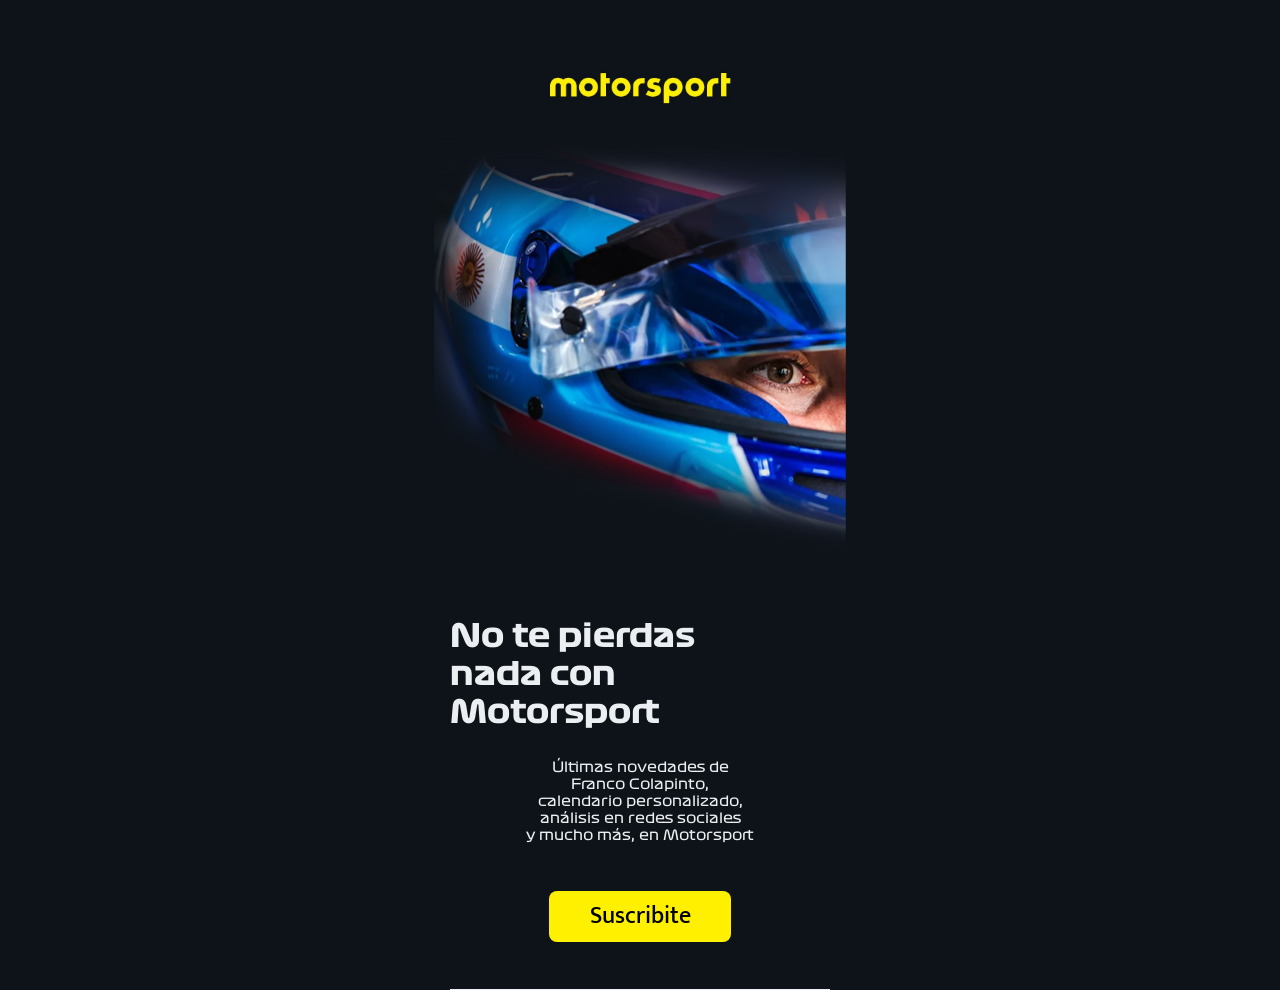
==== Motorsport/index.html @ 98a94a29 "Add files via upload" ====
<!DOCTYPE html>
<html lang="es">
  <head>
    <meta charset="UTF-8" />
    <meta name="viewport" content="width=device-width, initial-scale=1.0"/>
    <title>Motorsport Newsletter</title>
    <style>
      @font-face {
        font-family: 'Formula1';
        src: url('fonts/Formula1-Regular.otf') format('opentype');
        font-weight: 400;
      }
    
      @font-face {
        font-family: 'Formula1';
        src: url('fonts/Formula1-Bold.otf') format('opentype');
        font-weight: 500;
      }
    </style>
    <link href="https://fonts.googleapis.com/css2?family=Ek+Mukta:wght@400;500&display=swap" rel="stylesheet" />
    <link rel="stylesheet" href="styles.css" />
  </head>
<body class="grid-container">
  <header class="header-grid">
    <div class="header-gradient">
      <div class="logo">
        <img src="graphic/motorsport.jpg" alt="motorsport logo" width="183">
      </div>
    </div>
  </header>

  <main class="main-grid">
    <section class="hero-grid">
      <img src="graphic/franco-colapinto-movil.png" alt="Franco Colapinto" class="hero-img">
      <h1 class="grid-title">No te pierdas nada con Motorsport</h1>
      <p class="grid-subtitle">
        Últimas novedades de <br> Franco Colapinto, <br> calendario personalizado,<br> análisis en redes sociales <br> y mucho más, en Motorsport
      </p>
      <button class="grid-cta">Suscribite</button>
    </section>

    <div class="divider-line"></div>
  </main>
</body>
</html>
---- Motorsport/styles.css ----
/* Variables y fuentes (se mantienen igual) */
:root {
  --black: #0E1319;
  --white: #ECEFF1;
  --yellow: #FFF000;
}

/* Reset básico */
* {
  margin: 0;
  padding: 0;
  box-sizing: border-box;
}

/* Contenedor principal con Grid */
.grid-container {
  display: grid;
  grid-template-rows: auto 1fr;
  min-height: 100vh;
  width: 412px;
  margin: 0 auto;
  background: var(--black);
  position: relative;
}

/* Header - Se mantiene fijo 
.header-grid {
  grid-row: 1;
  position: sticky;
  top: 0;
  z-index: 100;
  height: 232px;
  overflow: hidden;
}*/

.header-grid {
  width: 100%;
  grid-row: 1;
  height: 232px;
  position: sticky;
  top: 0px;
  left: 0;
  background: linear-gradient(
    180deg, 
    #0E1319 50%,
    rgba(14, 19, 25, 0) 100%
  );
  z-index: 1;
}

.logo {
  position: absolute;
  width: 183px;
  height: 60px;
  left: 114px;
  top: 51px;
  z-index: 10;
}

/* Main - Área de scroll */
.main-grid {
  grid-row: 2;
  display: grid;
  grid-template-rows: auto auto;
  gap: 40px;
}

/* Sección Hero con Grid superpuesto */
.hero-grid {
  display: grid;
  grid-template-areas: 
    "hero"
    "title"
    "subtitle"
    "button";
  position: relative;
  height: 717px;
}

.hero-img {
  grid-area: hero;
  width: 100%;
  height: 558px;
  object-fit: cover;
  position: absolute;
  top: -130px;
}

.grid-title {
  grid-area: title;
  font-family: 'Formula1';
  font-weight: 500;
  font-size: 32px;
  line-height: 38px;
  color: var(--white);
  margin: 378px 0 0 16px; /* Posición exacta */
  width: 282px;
  z-index: 2;
}

.grid-subtitle {
  grid-area: subtitle;
  font-family: 'Formula1';
  font-weight: 400;
  font-size: 14px;
  line-height: 17px;
  text-align: center;
  color: var(--white);
  width: 282px;
  margin: 20px auto 0;
  z-index: 2;
}

.grid-cta {
  grid-area: button;
  width: 182px;
  height: 51px;
  background: var(--yellow);
  border: none;
  border-radius: 8px;
  font-family: 'Ek Mukta';
  font-weight: 500;
  font-size: 24px;
  margin: 40px auto 0;
  z-index: 3;
}

.divider-line {
  width: 380px;
  height: 1px;
  background: var(--white);
  margin: 0 auto;
}
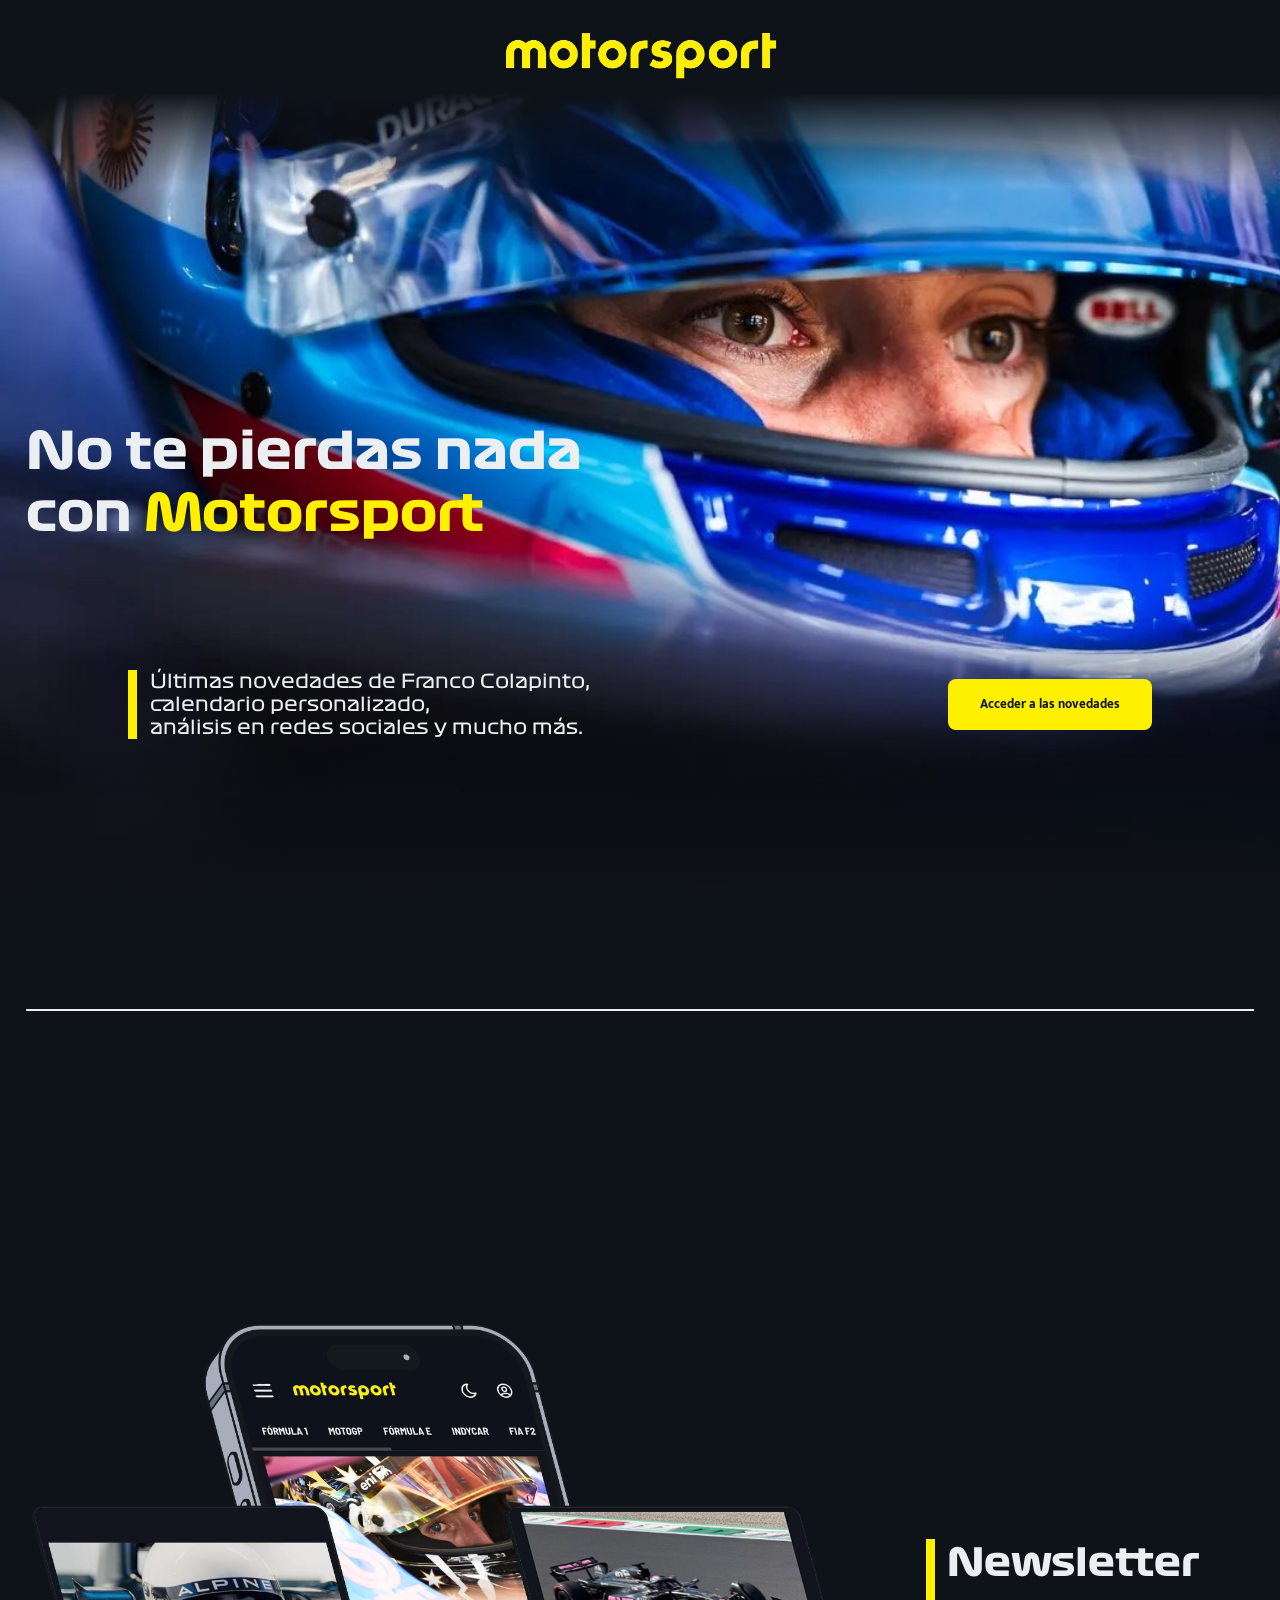
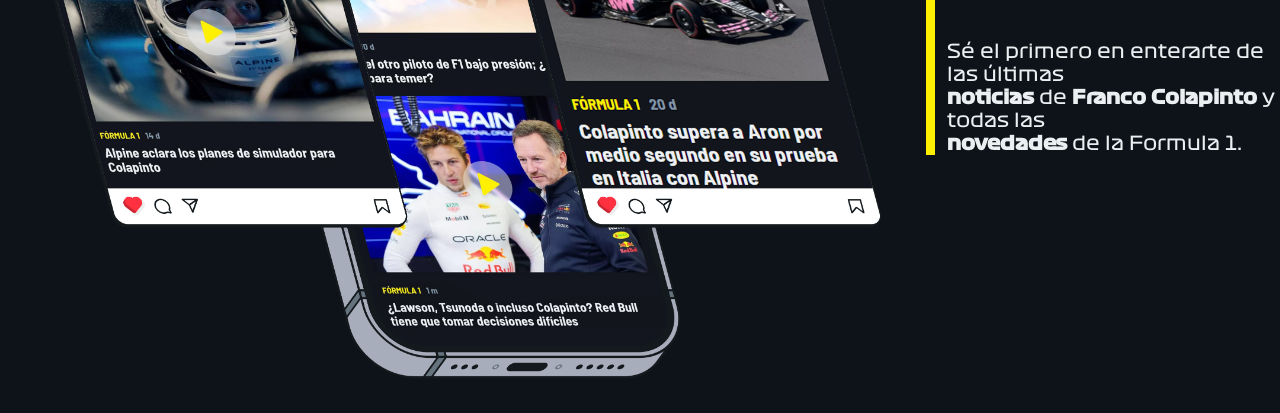
==== commit bd6cce09: "Add files via upload" ====
--- a/Motorsport/index.html
+++ b/Motorsport/index.html
@@ -1,45 +1,40 @@
 <!DOCTYPE html>
 <html lang="es">
-  <head>
-    <meta charset="UTF-8" />
-    <meta name="viewport" content="width=device-width, initial-scale=1.0"/>
+<head>
+    <meta charset="UTF-8">
+    <meta name="viewport" content="width=device-width, initial-scale=1.0">
     <title>Motorsport Newsletter</title>
-    <style>
-      @font-face {
-        font-family: 'Formula1';
-        src: url('fonts/Formula1-Regular.otf') format('opentype');
-        font-weight: 400;
-      }
-    
-      @font-face {
-        font-family: 'Formula1';
-        src: url('fonts/Formula1-Bold.otf') format('opentype');
-        font-weight: 500;
-      }
-    </style>
     <link href="https://fonts.googleapis.com/css2?family=Ek+Mukta:wght@400;500&display=swap" rel="stylesheet" />
     <link rel="stylesheet" href="styles.css" />
-  </head>
-<body class="grid-container">
-  <header class="header-grid">
-    <div class="header-gradient">
-      <div class="logo">
-        <img src="graphic/motorsport.jpg" alt="motorsport logo" width="183">
-      </div>
-    </div>
+</head>
+<body>
+  <header class="header">
+    <img src="graphic/motorsport.jpg" alt="logo" class="logo">
   </header>
 
-  <main class="main-grid">
-    <section class="hero-grid">
-      <img src="graphic/franco-colapinto-movil.png" alt="Franco Colapinto" class="hero-img">
-      <h1 class="grid-title">No te pierdas nada con Motorsport</h1>
-      <p class="grid-subtitle">
-        Últimas novedades de <br> Franco Colapinto, <br> calendario personalizado,<br> análisis en redes sociales <br> y mucho más, en Motorsport
-      </p>
-      <button class="grid-cta">Suscribite</button>
-    </section>
-
-    <div class="divider-line"></div>
+  <main>
+    <div class="sec1-conteiner">
+        <div class="heroimg">      
+          <div class="img-div"></div>
+        </div>
+      </div>
+      <section class="seccion1">
+          <h1 class="title">No te pierdas nada<br>con <span class="acento">Motorsport</span></h1>
+          <div class="subtitle-flex">
+            <h3 class="subtitle">Últimas novedades de Franco Colapinto,<br>calendario personalizado,<br>análisis en redes sociales y mucho más.</h3>
+            <div class="cta"><b>Acceder a las novedades</b></div>
+          </div>
+        </section>
+        <hr class="solid">
+        <section class="seccion2">
+          <img src="graphic/Scene 07.png" alt="Newsletter" style="width: 100vh;">
+          <div class="sec2-flex">
+            <h2>Newsletter</h2>
+            <h3>Sé el primero en enterarte de las últimas<br><b>noticias</b> de <b>Franco Colapinto</b> y todas las<br><b>novedades</b> de la Formula 1.</h3>
+          </div>
+        </section>
+    </div>
   </main>
+     
 </body>
 </html>
--- a/Motorsport/styles.css
+++ b/Motorsport/styles.css
@@ -1,133 +1,167 @@
-/* Variables y fuentes (se mantienen igual) */
 :root {
   --black: #0E1319;
   --white: #ECEFF1;
   --yellow: #FFF000;
 }
 
-/* Reset básico */
+@font-face {
+        font-family: 'Formula1';
+        src: url('fonts/Formula1-Regular.otf') format('opentype');
+        font-weight: 400;
+      }
+    
+      @font-face {
+        font-family: 'Formula1';
+        src: url('fonts/Formula1-Bold.otf') format('opentype');
+        font-weight: 500;
+      }
+
+h1 {
+  font-family: 'Formula1';
+  font-weight: 500;
+  color: var(--white);
+  font-size: 4vw;
+}
+
+h2 {
+  font-family: 'Formula1';
+  font-weight: 500;
+  color: var(--white);
+  font-size: 3vw;
+}
+
+h3 {
+  font-family: 'Formula1';
+  font-weight: 400;
+  color: var(--white);
+  font-size: 1.5vw;
+}
+
+p {
+  font-family: 'Ek Mukta';
+}
+
 * {
   margin: 0;
   padding: 0;
   box-sizing: border-box;
 }
 
-/* Contenedor principal con Grid */
-.grid-container {
-  display: grid;
-  grid-template-rows: auto 1fr;
-  min-height: 100vh;
-  width: 412px;
-  margin: 0 auto;
-  background: var(--black);
-  position: relative;
+body {
+  background: #0E1319;
 }
 
-/* Header - Se mantiene fijo 
-.header-grid {
-  grid-row: 1;
+.header {
+  display: flex;
+  width: 100%;
   position: sticky;
   top: 0;
-  z-index: 100;
-  height: 232px;
-  overflow: hidden;
-}*/
-
-.header-grid {
-  width: 100%;
-  grid-row: 1;
-  height: 232px;
-  position: sticky;
-  top: 0px;
-  left: 0;
+  padding: 6rem;
+  padding-top: 0;
   background: linear-gradient(
     180deg, 
     #0E1319 50%,
     rgba(14, 19, 25, 0) 100%
   );
-  z-index: 1;
+  z-index: 100;
 }
 
 .logo {
-  position: absolute;
-  width: 183px;
-  height: 60px;
-  left: 114px;
-  top: 51px;
-  z-index: 10;
+  width: auto;
+  height: 10vh;
+  margin: auto;
 }
 
-/* Main - Área de scroll */
-.main-grid {
-  grid-row: 2;
-  display: grid;
-  grid-template-rows: auto auto;
-  gap: 40px;
+.sec1-conteiner {
+  height: auto;
 }
 
-/* Sección Hero con Grid superpuesto */
-.hero-grid {
-  display: grid;
-  grid-template-areas: 
-    "hero"
-    "title"
-    "subtitle"
-    "button";
-  position: relative;
-  height: 717px;
+.seccion1 {
+  margin-top: 26vh;
 }
 
-.hero-img {
-  grid-area: hero;
-  width: 100%;
-  height: 558px;
-  object-fit: cover;
-  position: absolute;
-  top: -130px;
+.subtitle-flex {
+  display: flex;
+  margin-top: 14vh;
+  justify-content: space-between;
+  flex-direction: row;
+  align-items: center;
+  padding-left: 10vw;
+  padding-right: 10vw;
 }
 
-.grid-title {
-  grid-area: title;
-  font-family: 'Formula1';
-  font-weight: 500;
-  font-size: 32px;
-  line-height: 38px;
-  color: var(--white);
-  margin: 378px 0 0 16px; /* Posición exacta */
-  width: 282px;
-  z-index: 2;
+.title {
+  margin-left: 2vw;
 }
 
-.grid-subtitle {
-  grid-area: subtitle;
-  font-family: 'Formula1';
-  font-weight: 400;
-  font-size: 14px;
-  line-height: 17px;
-  text-align: center;
-  color: var(--white);
-  width: 282px;
-  margin: 20px auto 0;
-  z-index: 2;
+.subtitle {
+  padding-left: 1vw;
+  border-left: 1vh solid var(--yellow);
 }
 
-.grid-cta {
-  grid-area: button;
-  width: 182px;
-  height: 51px;
-  background: var(--yellow);
-  border: none;
-  border-radius: 8px;
-  font-family: 'Ek Mukta';
-  font-weight: 500;
-  font-size: 24px;
-  margin: 40px auto 0;
-  z-index: 3;
+
+.heroimg {
+  position: absolute;
+  display: flex;
+  top: 0;
+  z-index: -1;
+  background: url(graphic/franco-colapinto-6.jpg) no-repeat;
+  width: 100%;
+  height: 100%;
+  align-items: flex-end;
+  background-size: cover;
 }
 
-.divider-line {
-  width: 380px;
-  height: 1px;
-  background: var(--white);
-  margin: 0 auto;
+.img-div {
+  position: absolute; 
+  height: 30%;
+  width: 100%; 
+  z-index: -1;
+  background: 
+  linear-gradient(
+  rgba(14, 19, 25, 0) 0%,
+  #0E1319 100%)
+
+
+
+}
+.acento {
+  color: #FFF000;
+}
+
+.cta {
+  font-family: 'Ek Mukta';
+  font-size: 1vw;
+  color: #0E1319;
+  background-color: var(--yellow);
+  border: none;
+  padding: 15px 32px;
+  text-align: center;
+  text-decoration: none;
+  display: inline-block;
+  border-radius: 8px;
+}
+
+hr.solid {
+  border-top: 1px solid var(--white);
+  margin-top: 30vh;
+  margin-bottom: 30vh;
+  margin-left: 2vw;
+  margin-right: 2vw;
+}
+
+.seccion2 {
+  display: flex;
+  justify-content: center;
+  align-items: center;
+  gap: 2vw;
+}
+
+.sec2-flex {
+  width: 100vh;
+  display: flex;
+  flex-direction: column;
+  gap: 6vh;
+  border-left: 1vh solid var(--yellow);
+  padding-left: 1vw;
 }
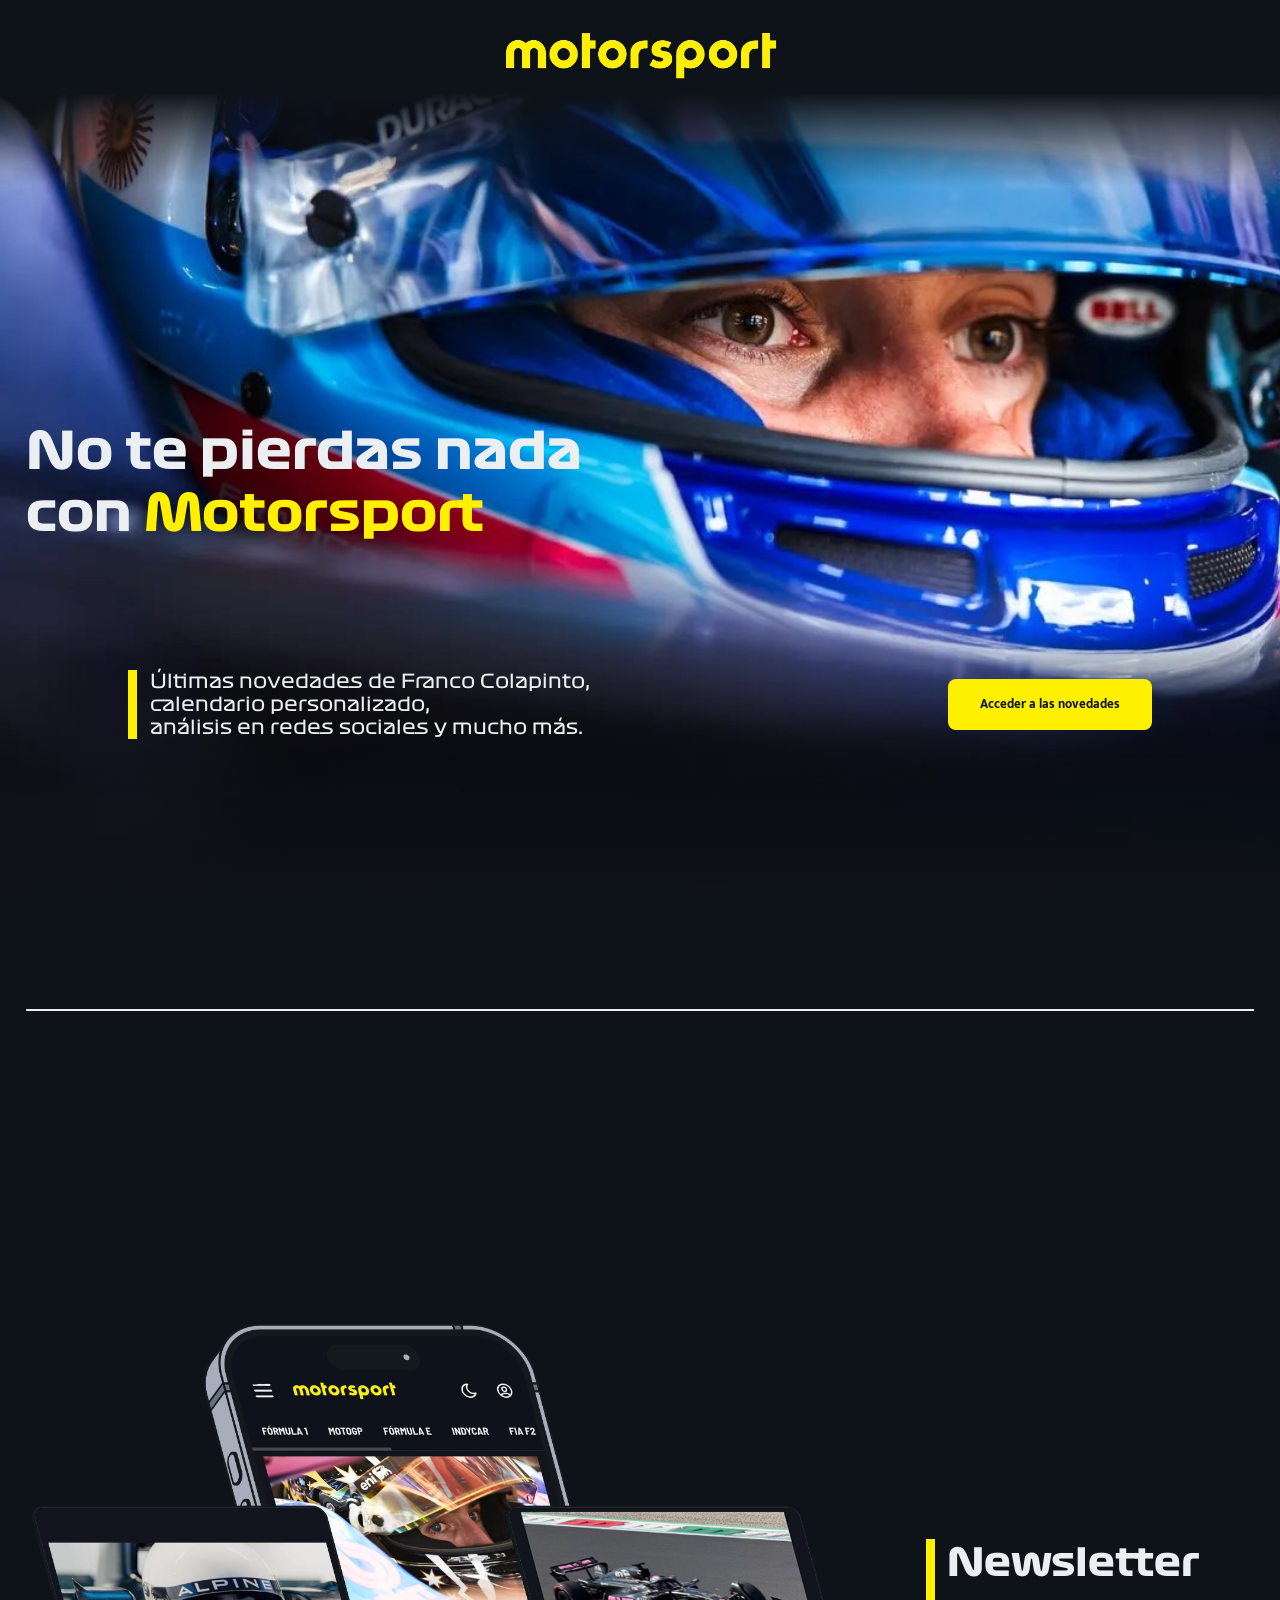
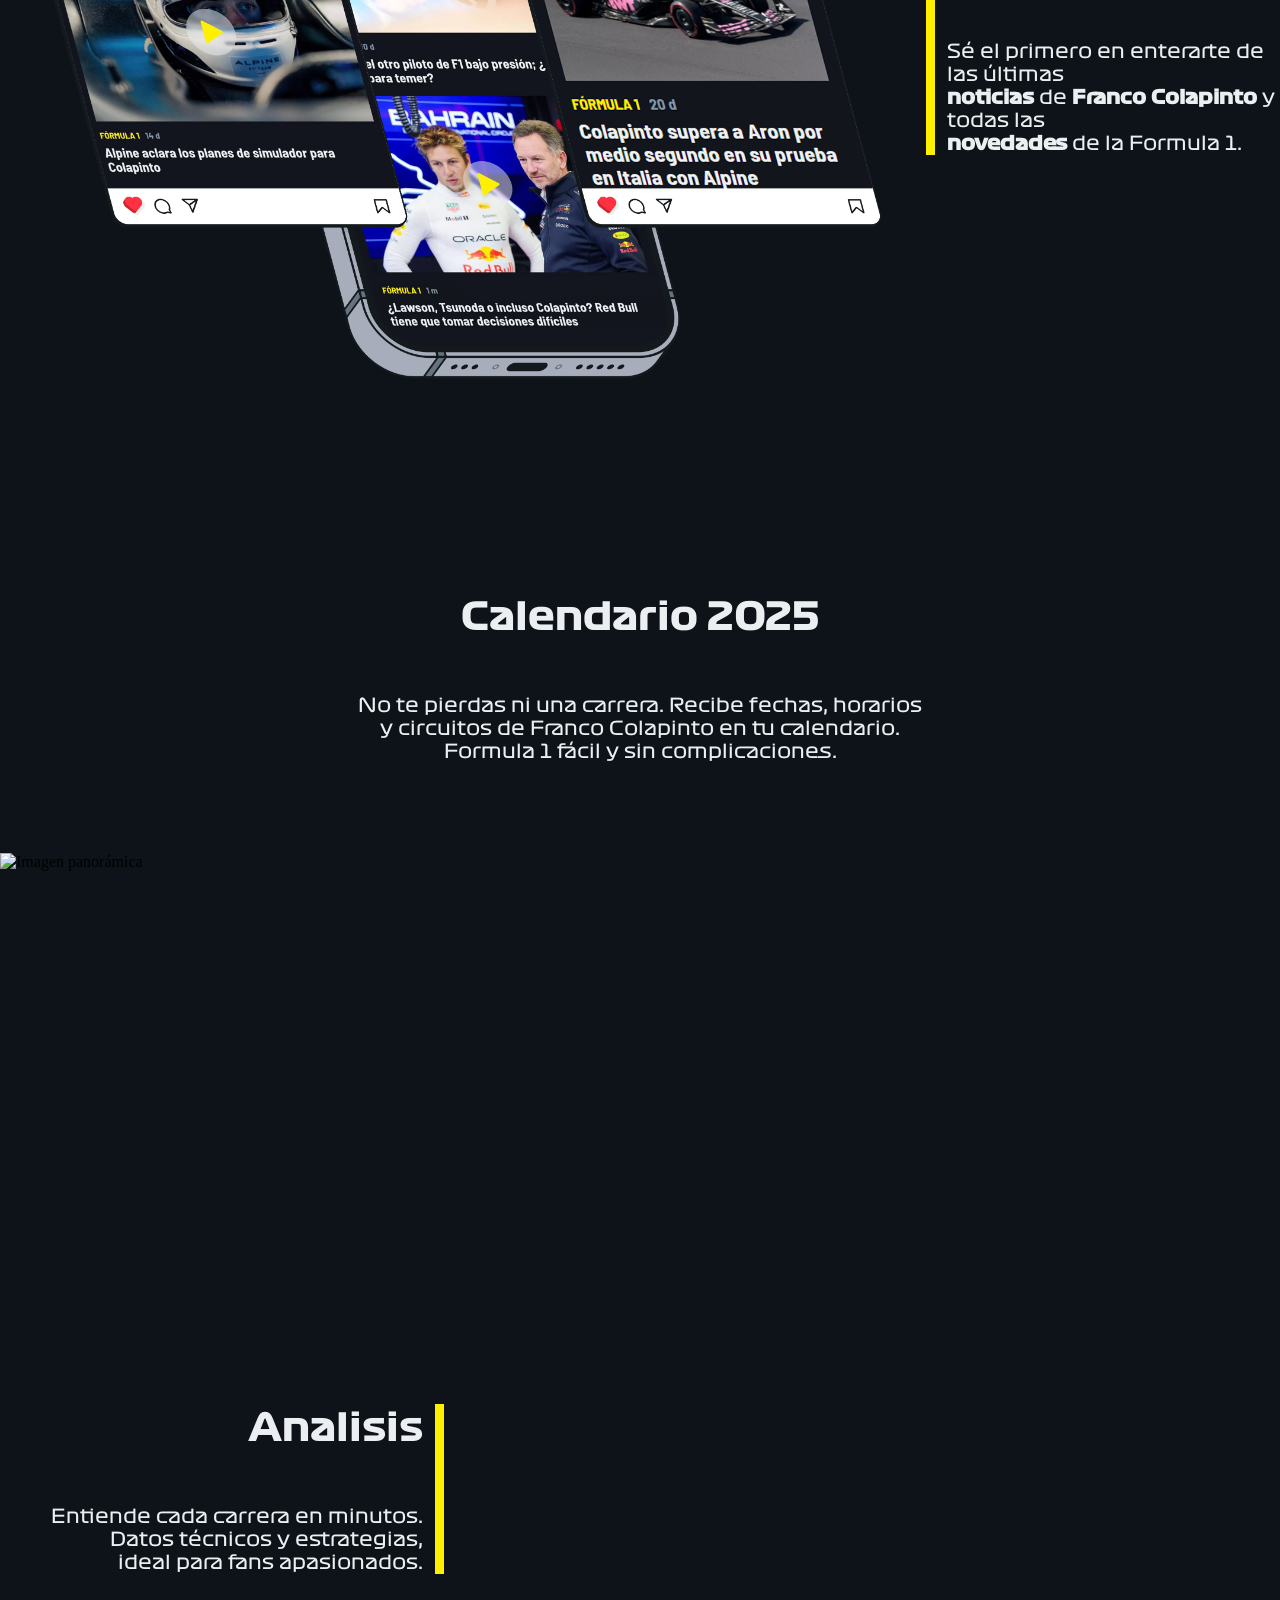
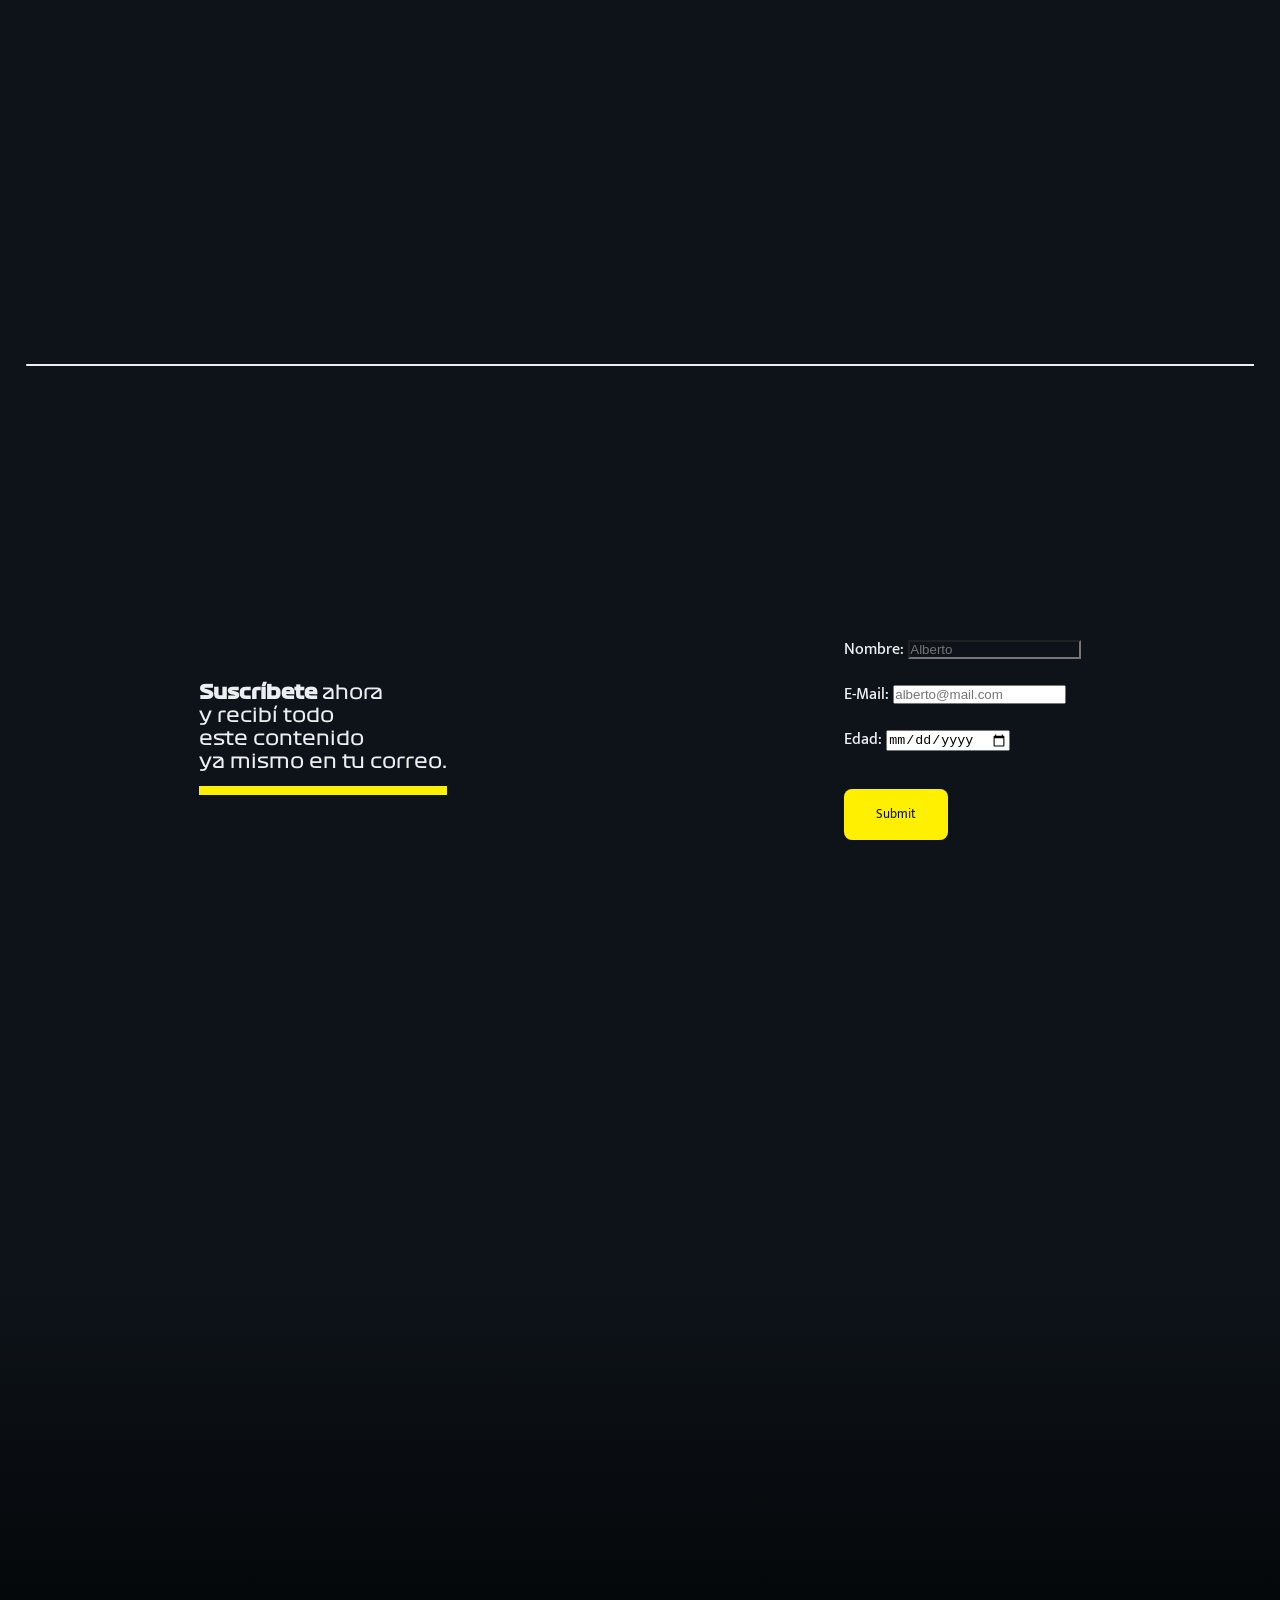
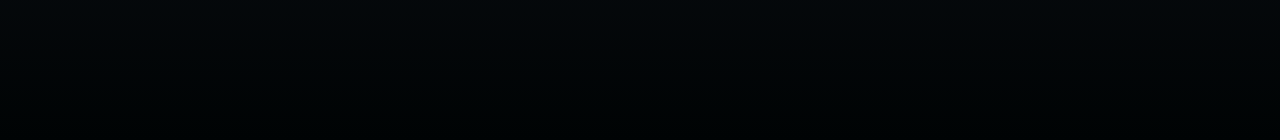
==== commit 63d04439: "Add files via upload" ====
--- a/Motorsport/index.html
+++ b/Motorsport/index.html
@@ -8,33 +8,76 @@
     <link rel="stylesheet" href="styles.css" />
 </head>
 <body>
-  <header class="header">
-    <img src="graphic/motorsport.jpg" alt="logo" class="logo">
-  </header>
-
-  <main>
-    <div class="sec1-conteiner">
-        <div class="heroimg">      
-          <div class="img-div"></div>
-        </div>
+  <div class="content">
+    <header class="header">
+      <img src="graphic/motorsport.jpg" alt="logo" class="logo">
+    </header>
+    <main>
+      <div class="heroimg">      
+        <div class="img-div"></div>
       </div>
       <section class="seccion1">
-          <h1 class="title">No te pierdas nada<br>con <span class="acento">Motorsport</span></h1>
-          <div class="subtitle-flex">
-            <h3 class="subtitle">Últimas novedades de Franco Colapinto,<br>calendario personalizado,<br>análisis en redes sociales y mucho más.</h3>
-            <div class="cta"><b>Acceder a las novedades</b></div>
-          </div>
-        </section>
-        <hr class="solid">
-        <section class="seccion2">
-          <img src="graphic/Scene 07.png" alt="Newsletter" style="width: 100vh;">
-          <div class="sec2-flex">
-            <h2>Newsletter</h2>
-            <h3>Sé el primero en enterarte de las últimas<br><b>noticias</b> de <b>Franco Colapinto</b> y todas las<br><b>novedades</b> de la Formula 1.</h3>
-          </div>
-        </section>
-    </div>
-  </main>
-     
+            <h1 class="title">No te pierdas nada<br>con <span class="acento">Motorsport</span></h1>
+            <div class="subtitle-flex">
+              <h3 class="subtitle">Últimas novedades de Franco Colapinto,<br>calendario personalizado,<br>análisis en redes sociales y mucho más.</h3>
+              <div class="cta"><b>Acceder a las novedades</b></div>
+            </div>
+      </section>
+      <hr class="solid">
+     <section class="seccion2">
+       <img src="graphic/Scene 07.png" alt="Newsletter" style="width: 100vh;">
+       <div class="sec2-flex">
+         <h2>Newsletter</h2>
+         <h3>Sé el primero en enterarte de las últimas<br><b>noticias</b> de <b>Franco Colapinto</b> y todas las<br><b>novedades</b> de la Formula 1.</h3>
+       </div>
+      </section>
+      <section class="seccion3">
+       <div class="sec3-flex">
+          <h2>Calendario 2025</h2>
+          <h3>No te pierdas ni una carrera. Recibe fechas, horarios<br>y circuitos de Franco Colapinto en tu calendario.<br>Formula 1 fácil y sin complicaciones.</h3>
+       </div>
+       <div class="image-container">
+         <img src="graphic/circuits.png" class="scroll-image" alt="Imagen panorámica">
+       </div>
+       <script src="script.js"></script>
+      </section>
+      <section class="seccion4">
+       <div class="sec4-flex">
+         <h2>Analisis</h2>
+         <h3>Entiende cada carrera en minutos.<br>Datos técnicos y estrategias,<br>ideal para fans apasionados.</h3>
+       </div>
+        <div class="video-background">
+          <video autoplay muted loop   style="width: 90vh;">
+            <source src="graphic/Analisis.mp4" type="video/mp4">
+          </video>
+        </div>
+     </section>
+     <div class="endimg">
+        <div class="img-div2"></div>
+     </div>
+     <hr class="solid">
+     <section class="seccion5">
+        <h3 style="border-bottom: 1vh solid var(--yellow); padding-bottom: 1vw;"><b>Suscríbete</b> ahora<br>y recibí todo<br>este contenido<br>ya mismo en tu correo.</h3>
+       <form>
+          <label for="nombre">Nombre:</label>
+         <input type="text" name="nombre" id="nombre" placeholder="Alberto" required>
+         <br>
+         <br>
+         <label for="email">E-Mail:</label>
+         <input type="email" name="email" id="email" placeholder="alberto@mail.com" required>
+         <br>
+         <br>
+         <label for="date">Edad:</label>
+         <input type="date" name="date" id="date" required>
+         <br>
+         <br>
+         <br>
+         <input type="submit">
+       </form>
+      </section>
+  </div>
+      <footer>
+      </footer>
+    </main> 
 </body>
 </html>
--- a/Motorsport/styles.css
+++ b/Motorsport/styles.css
@@ -49,8 +49,13 @@
 
 body {
   background: #0E1319;
-}
-
+  overflow-x: hidden;
+  display: flex;
+      flex-direction: column;
+}
+
+.content {flex: 1;
+}
 .header {
   display: flex;
   width: 100%;
@@ -72,10 +77,6 @@
   margin: auto;
 }
 
-.sec1-conteiner {
-  height: auto;
-}
-
 .seccion1 {
   margin-top: 26vh;
 }
@@ -121,9 +122,6 @@
   linear-gradient(
   rgba(14, 19, 25, 0) 0%,
   #0E1319 100%)
-
-
-
 }
 .acento {
   color: #FFF000;
@@ -140,6 +138,7 @@
   text-decoration: none;
   display: inline-block;
   border-radius: 8px;
+  cursor: pointer;
 }
 
 hr.solid {
@@ -164,4 +163,116 @@
   gap: 6vh;
   border-left: 1vh solid var(--yellow);
   padding-left: 1vw;
+}
+
+
+.seccion3 {
+  margin-top: 20vh;
+}
+
+.sec3-flex {
+  display: flex;
+  flex-direction: column;
+  align-items: center;
+  margin-bottom: 10vh;
+  text-align: center;
+  gap: 6vh;
+}
+
+.image-container {
+  position: relative;
+  top: 0;
+  left: 0;
+  width: 150vw;
+  height: 28vh;
+  overflow: hidden;
+  z-index: 1;
+}
+
+.scroll-image {
+  position: absolute;
+  left: 0;
+  top: 0;
+  width: 100%;
+  height: auto;
+  object-fit: cover;
+  transform: translateX(0);
+  will-change: transform;
+}
+
+.seccion4 {
+  margin-top: 20vh;
+  display: flex;
+  justify-content: center;
+  align-items: center;
+  gap: 2vw;
+}
+
+.sec4-flex {
+  width: 90vh;
+  text-align: right;
+  display: flex;
+  flex-direction: column;
+  gap: 6vh;
+  border-right: 1vh solid var(--yellow);
+  padding-right: 1vw;
+}
+
+.endimg {
+  background: url(graphic/endimg1.png) no-repeat;
+  width: 100vw;
+  height: 130vh;
+  position: absolute;
+  background-size: cover;
+  z-index: -1;
+}
+.img-div2 {
+  position: absolute; 
+  height: 150vh;
+  width: 100vw;
+  z-index: -1;
+  background: 
+  linear-gradient(
+  #0E1319 0%,
+  rgba(14, 19, 25, 0) 100%
+  );
+}
+
+.seccion5 {
+  display: flex;
+  justify-content: space-around;
+  align-items: center;
+}
+
+label {
+  font-family: 'Ek Mukta';
+  font-weight: 500;
+  color: #ECEFF1;
+}
+
+input[type='text'] {
+  background-color: transparent;
+  size: 40;
+
+}
+
+input[type=submit] {
+  font-family: 'Ek Mukta';
+  font-size: 1vw;
+  color: #0E1319;
+  background-color: var(--yellow);
+  border: none;
+  padding: 15px 32px;
+  text-align: center;
+  text-decoration: none;
+  display: inline-block;
+  border-radius: 8px;
+  cursor: pointer;
+}
+
+footer {
+  background:linear-gradient(180deg, #0E1319 0%, #000304 100%);
+  height: 50vh;
+  width: 100%;
+  margin-top: 50vh;
 }
